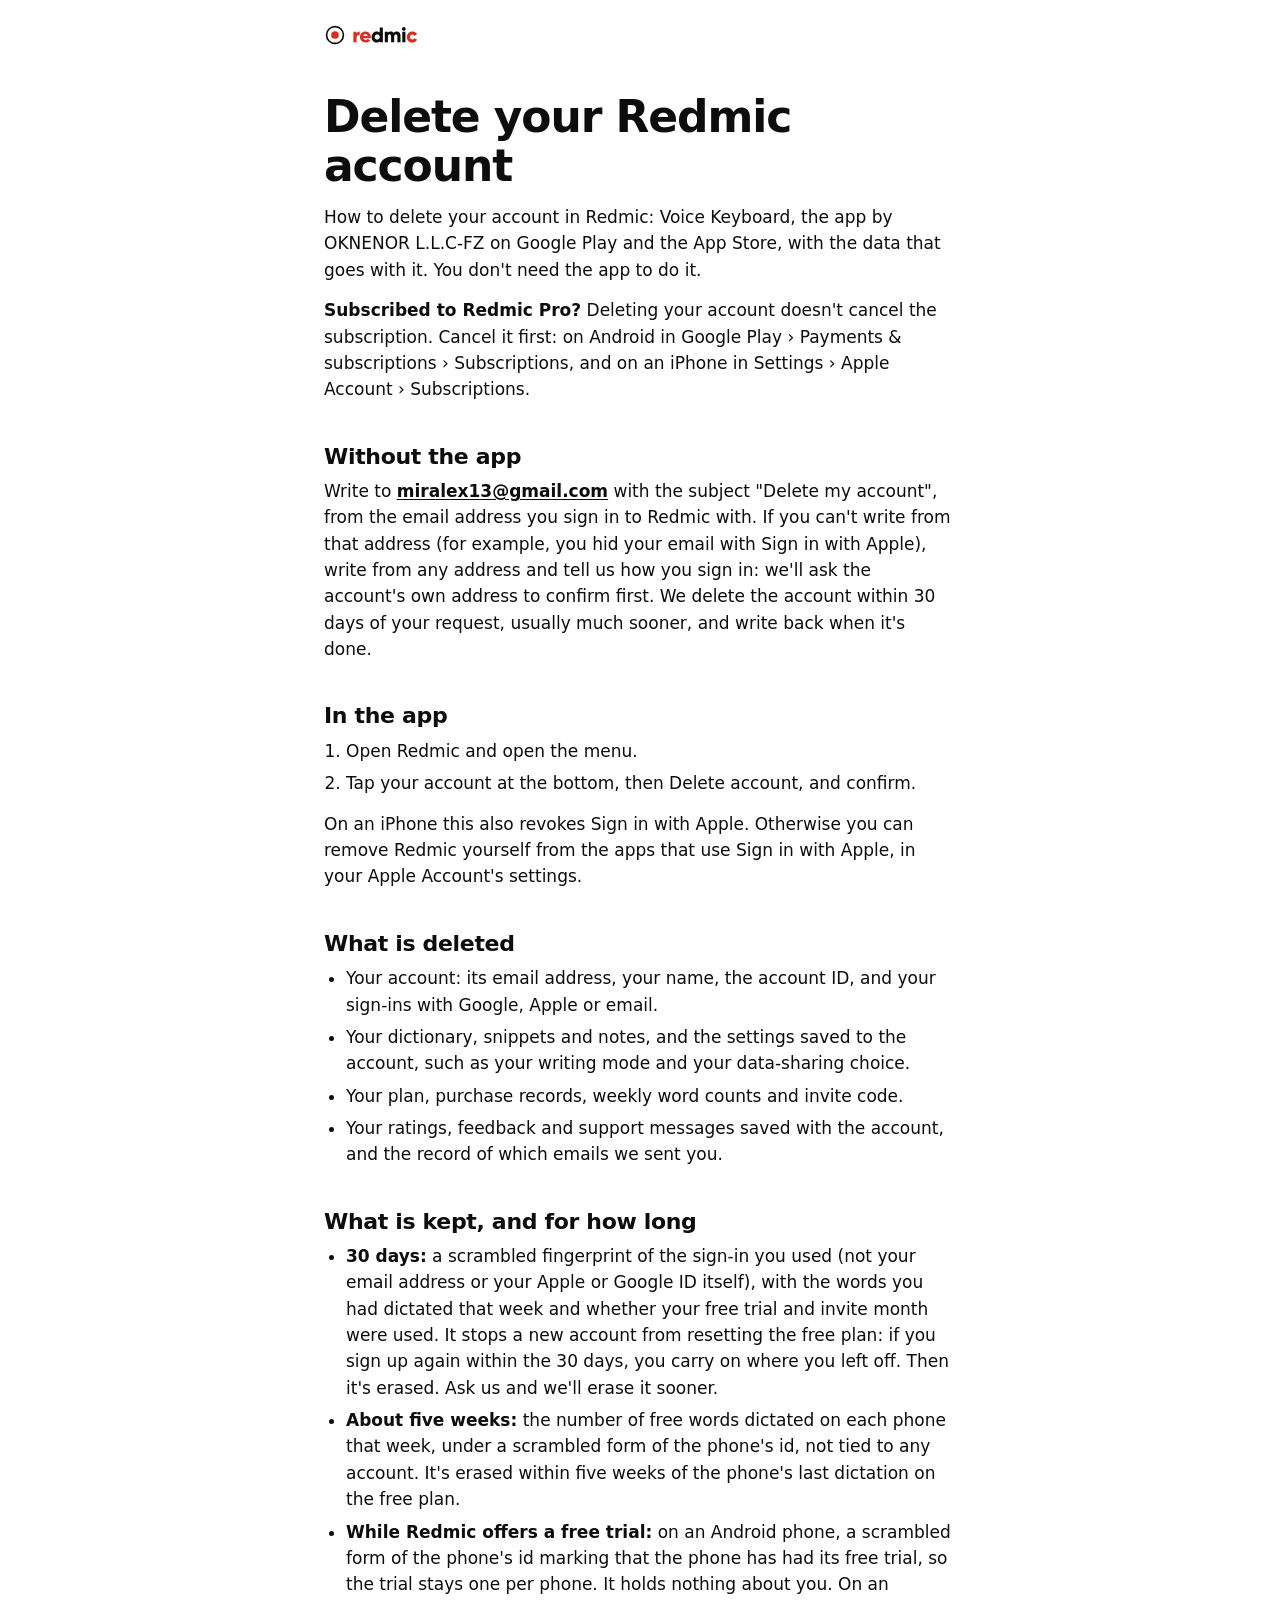
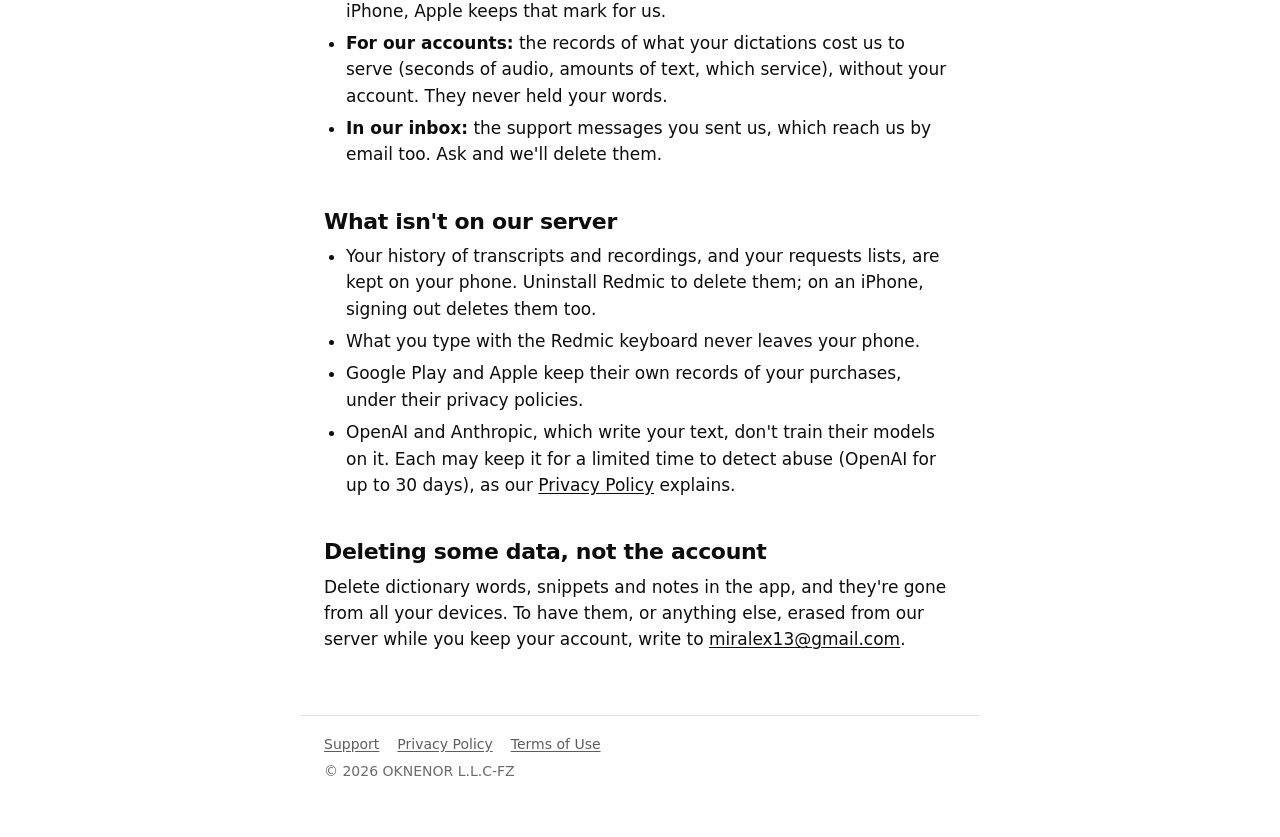
==== delete-account/index.html @ f879589c "Publish the website from e4d8939 (the live site of 26 Nov 2026, moved from AI_dictation's gh-pages)" ====
<!doctype html>
<html lang="en">
<head>
<meta charset="utf-8">
<meta name="viewport" content="width=device-width, initial-scale=1">
<meta name="color-scheme" content="light dark">
<title>Delete your account · Redmic</title>
<meta name="description" content="How to delete your Redmic account and its data, with or without the app.">
<link rel="stylesheet" href="../style.css">
</head>
<body>
<header class="site"><a class="brand" href="../" aria-label="Redmic"><svg class="logo" viewBox="0 0 103.49 24" width="4.3121em" height="1em" aria-hidden="true"><circle cx="12" cy="12" r="9.2" fill="none" stroke="currentColor" stroke-width="1.8"/><circle class="red" cx="12" cy="12" r="4.2"/><path fill="currentColor" fill-rule="evenodd" d="M86.75 3.37C85.97 3.54 85.37 4.09 85.13 4.85L85.07 5.05L85.07 5.41L85.07 5.78L85.16 6.02C85.46 6.89 86.23 7.45 87.11 7.45C88.24 7.45 89.16 6.53 89.16 5.4C89.16 4.65 88.77 3.99 88.1 3.6C88.03 3.56 87.86 3.49 87.73 3.45L87.49 3.37L87.18 3.36C87.01 3.35 86.81 3.36 86.75 3.37ZM60.79 6.7L60.79 9.51L60.56 9.29C60.11 8.88 59.64 8.59 59.09 8.41C58.55 8.23 58.05 8.15 57.41 8.15C56.57 8.16 55.91 8.31 55.16 8.67C53.66 9.41 52.55 10.82 52.12 12.57C51.98 13.18 51.94 13.49 51.94 14.18C51.94 14.88 51.98 15.19 52.12 15.79C52.49 17.29 53.35 18.55 54.58 19.37C55.02 19.66 55.7 19.96 56.24 20.09C56.99 20.26 57.97 20.25 58.75 20.06C59.48 19.87 60.05 19.56 60.59 19.05L60.79 18.85L60.79 19.38L60.79 19.9L62.5 19.9L64.22 19.9L64.22 11.9L64.22 3.89L62.5 3.89L60.79 3.89L60.79 6.7ZM58.85 11.49C59.8 11.74 60.44 12.38 60.7 13.38L60.77 13.62L60.77 14.18L60.77 14.74L60.7 14.99C60.44 15.98 59.81 16.62 58.85 16.88L58.59 16.95L58.09 16.95L57.58 16.95L57.34 16.89C56.59 16.69 56.04 16.27 55.7 15.63C55.41 15.09 55.29 14.36 55.4 13.67C55.57 12.48 56.35 11.66 57.52 11.44C57.65 11.42 57.85 11.41 58.15 11.41L58.59 11.42L58.85 11.49ZM72.17 8.18C71.51 8.27 70.97 8.46 70.52 8.77C70.28 8.92 69.97 9.21 69.83 9.4L69.75 9.51L69.75 8.99L69.75 8.47L68.04 8.47L66.32 8.47L66.32 14.18L66.32 19.9L68.04 19.9L69.75 19.9L69.75 16.53L69.75 13.16L69.79 12.91C69.92 12.08 70.35 11.55 71.03 11.36C71.24 11.3 71.78 11.3 71.99 11.35C72.25 11.41 72.51 11.55 72.68 11.72C72.94 11.99 73.07 12.28 73.14 12.75L73.18 13L73.18 16.45L73.18 19.9L74.9 19.9L76.61 19.9L76.61 16.53L76.61 13.16L76.65 12.91C76.78 12.08 77.21 11.55 77.89 11.36C78.1 11.3 78.64 11.3 78.85 11.35C79.11 11.41 79.37 11.55 79.54 11.72C79.8 11.99 79.93 12.28 80.01 12.75L80.04 13L80.04 16.45L80.04 19.9L81.76 19.9L83.48 19.9L83.47 16.09C83.46 12.1 83.46 12.18 83.34 11.6C83.22 11.01 82.97 10.39 82.65 9.91C82.42 9.56 81.94 9.08 81.59 8.85C81.14 8.55 80.67 8.36 80.11 8.24L79.8 8.18L79.26 8.16C78.85 8.15 78.66 8.16 78.41 8.19C77.34 8.33 76.56 8.73 75.96 9.46C75.88 9.55 75.82 9.62 75.81 9.62C75.8 9.62 75.74 9.56 75.68 9.48C75.41 9.12 74.94 8.72 74.54 8.52C74.33 8.41 73.97 8.29 73.68 8.23C73.48 8.19 73.32 8.17 72.88 8.17C72.58 8.16 72.26 8.17 72.17 8.18ZM85.4 14.18L85.4 19.9L87.11 19.9L88.83 19.9L88.83 14.18L88.83 8.47L87.11 8.47L85.4 8.47L85.4 14.18Z"/><path class="red" fill-rule="evenodd" d="M44.47 8.19C41.99 8.48 40.05 10.12 39.43 12.47C39.14 13.55 39.14 14.77 39.41 15.85C39.96 17.98 41.57 19.51 43.81 20.03C44.71 20.24 45.93 20.27 46.87 20.11C47.82 19.94 48.66 19.59 49.37 19.05C49.81 18.72 50.58 17.89 50.49 17.85C50.47 17.83 49.86 17.48 49.12 17.06L47.79 16.29L47.65 16.42C47.26 16.77 46.72 17.02 46.12 17.11C45.77 17.17 45.03 17.15 44.69 17.07C44.09 16.94 43.69 16.73 43.33 16.36C43.12 16.13 42.86 15.71 42.86 15.58C42.86 15.57 44.6 15.56 46.91 15.56L50.96 15.56L50.99 15.4C51.06 14.95 51.08 14.77 51.08 14.21C51.08 13.58 51.06 13.32 50.96 12.84C50.45 10.27 48.49 8.46 45.94 8.18C45.61 8.14 44.84 8.15 44.47 8.19ZM45.96 11.27C46.4 11.38 46.72 11.55 46.99 11.81C47.28 12.09 47.49 12.42 47.63 12.81L47.69 12.99L45.23 12.99C43.29 12.99 42.78 12.98 42.78 12.96C42.78 12.9 42.95 12.51 43.04 12.34C43.38 11.74 43.99 11.34 44.74 11.22C45.01 11.18 45.73 11.21 45.96 11.27ZM95.63 8.19C92.82 8.55 90.76 10.58 90.4 13.36C90.35 13.73 90.35 14.52 90.39 14.9C90.67 17.5 92.52 19.54 95.07 20.08C95.92 20.26 96.99 20.25 97.84 20.06C99.33 19.71 100.64 18.78 101.43 17.51C101.5 17.4 101.56 17.29 101.56 17.28C101.56 17.27 98.68 15.6 98.6 15.57C98.59 15.56 98.54 15.63 98.49 15.72C98.39 15.91 98.1 16.22 97.88 16.38C97.67 16.54 97.37 16.67 97.07 16.75L96.82 16.82L96.38 16.82L95.93 16.82L95.71 16.76C94.71 16.51 94.03 15.78 93.83 14.75C93.75 14.31 93.79 13.67 93.92 13.24C94.19 12.42 94.84 11.83 95.71 11.6L95.93 11.55L96.38 11.55L96.82 11.55L97.06 11.62C97.74 11.8 98.2 12.15 98.56 12.76L98.58 12.81L99.6 12.22C100.16 11.9 100.83 11.51 101.09 11.36C101.46 11.14 101.56 11.07 101.55 11.04C101.47 10.83 101.01 10.23 100.66 9.88C99.78 9 98.64 8.42 97.36 8.22C97 8.16 96 8.14 95.63 8.19ZM38.5 8.26C37.84 8.33 37.15 8.58 36.65 8.94C36.22 9.23 35.83 9.71 35.64 10.16C35.59 10.28 35.54 10.4 35.53 10.43C35.52 10.46 35.51 10.07 35.5 9.47L35.5 8.47L33.79 8.47L32.07 8.47L32.07 14.18L32.07 19.9L33.79 19.9L35.5 19.9L35.51 17.11L35.52 14.33L35.57 14.09C35.68 13.65 35.81 13.36 36.04 13.06C36.39 12.61 36.97 12.28 37.68 12.14C37.92 12.09 38.72 12.07 38.86 12.11L38.93 12.13L38.93 10.18L38.93 8.23L38.82 8.24C38.76 8.24 38.62 8.25 38.5 8.26Z"/></svg></a></header>
<main>
<h1>Delete your Redmic account</h1>
<p>How to delete your account in Redmic: Voice Keyboard, the app by OKNENOR L.L.C-FZ on Google Play and the App Store, with the data that goes with it. You don't need the app to do it.</p>
<p><strong>Subscribed to Redmic Pro?</strong> Deleting your account doesn't cancel the subscription. Cancel it first: on Android in Google Play › Payments &amp; subscriptions › Subscriptions, and on an iPhone in Settings › Apple Account › Subscriptions.</p>
<h2>Without the app</h2>
<p>Write to <strong><a href="mailto:miralex13@gmail.com">miralex13@gmail.com</a></strong> with the subject &quot;Delete my account&quot;, from the email address you sign in to Redmic with. If you can't write from that address (for example, you hid your email with Sign in with Apple), write from any address and tell us how you sign in: we'll ask the account's own address to confirm first. We delete the account within 30 days of your request, usually much sooner, and write back when it's done.</p>
<h2>In the app</h2>
<ol>
<li>Open Redmic and open the menu.</li>
<li>Tap your account at the bottom, then Delete account, and confirm.</li>
</ol>
<p>On an iPhone this also revokes Sign in with Apple. Otherwise you can remove Redmic yourself from the apps that use Sign in with Apple, in your Apple Account's settings.</p>
<h2>What is deleted</h2>
<ul>
<li>Your account: its email address, your name, the account ID, and your sign-ins with Google, Apple or email.</li>
<li>Your dictionary, snippets and notes, and the settings saved to the account, such as your writing mode and your data-sharing choice.</li>
<li>Your plan, purchase records, weekly word counts and invite code.</li>
<li>Your ratings, feedback and support messages saved with the account, and the record of which emails we sent you.</li>
</ul>
<h2>What is kept, and for how long</h2>
<ul>
<li><strong>30 days:</strong> a scrambled fingerprint of the sign-in you used (not your email address or your Apple or Google ID itself), with the words you had dictated that week and whether your free trial and invite month were used. It stops a new account from resetting the free plan: if you sign up again within the 30 days, you carry on where you left off. Then it's erased. Ask us and we'll erase it sooner.</li>
<li><strong>About five weeks:</strong> the number of free words dictated on each phone that week, under a scrambled form of the phone's id, not tied to any account. It's erased within five weeks of the phone's last dictation on the free plan.</li>
<li><strong>While Redmic offers a free trial:</strong> on an Android phone, a scrambled form of the phone's id marking that the phone has had its free trial, so the trial stays one per phone. It holds nothing about you. On an iPhone, Apple keeps that mark for us.</li>
<li><strong>For our accounts:</strong> the records of what your dictations cost us to serve (seconds of audio, amounts of text, which service), without your account. They never held your words.</li>
<li><strong>In our inbox:</strong> the support messages you sent us, which reach us by email too. Ask and we'll delete them.</li>
</ul>
<h2>What isn't on our server</h2>
<ul>
<li>Your history of transcripts and recordings, and your requests lists, are kept on your phone. Uninstall Redmic to delete them; on an iPhone, signing out deletes them too.</li>
<li>What you type with the Redmic keyboard never leaves your phone.</li>
<li>Google Play and Apple keep their own records of your purchases, under their privacy policies.</li>
<li>OpenAI and Anthropic, which write your text, don't train their models on it. Each may keep it for a limited time to detect abuse (OpenAI for up to 30 days), as our <a href="../privacy/">Privacy Policy</a> explains.</li>
</ul>
<h2>Deleting some data, not the account</h2>
<p>Delete dictionary words, snippets and notes in the app, and they're gone from all your devices. To have them, or anything else, erased from our server while you keep your account, write to <a href="mailto:miralex13@gmail.com">miralex13@gmail.com</a>.</p>
</main>
<footer class="site">
<nav><a href="../support/">Support</a><a href="../privacy/">Privacy Policy</a><a href="../terms/">Terms of Use</a></nav>
<p>© 2026 OKNENOR L.L.C-FZ</p>
</footer>
</body>
</html>
---- style.css ----
/* Redmic's website. The colours are the app's (MurmurBrand's tokens) and the type is the system
   font, as in the app; the logo's letters are Gilroy ExtraBold, drawn as outlines. Red appears only
   in the logo: the mark's dot and the r, e and c of "redmic", which spell REC. */

:root {
  --canvas: #ffffff;
  --fill: #f4f4f4;
  --line: #e5e5e5;
  --ink: #0d0d0d;
  --on-ink: #ffffff;
  --second: #5d5d5d;
  --third: #6b6b6b;
  --live: #d92d20;
}

@media (prefers-color-scheme: dark) {
  :root {
    --canvas: #121212;
    --fill: #2c2c2e;
    --line: #3a3a3c;
    --ink: #ffffff;
    --on-ink: #0d0d0d;
    --second: #c7c7cc;
    --third: #a0a0a6;
    --live: #ff5247;
  }
}

* { box-sizing: border-box; }
[hidden] { display: none !important; }
html { -webkit-text-size-adjust: 100%; }

body {
  margin: 0;
  background: var(--canvas);
  color: var(--ink);
  font: 400 17px/1.55 -apple-system, BlinkMacSystemFont, "Segoe UI", system-ui, Roboto, "Helvetica Neue", Arial, sans-serif;
}

header.site, main, footer.site { max-width: 680px; margin: 0 auto; padding-left: 24px; padding-right: 24px; }
header.site { padding-top: 24px; }
main { padding-bottom: 48px; }

/* The logo: the mark (a dot in a ring) and the name in lowercase, as in the app. It is 1em high. */
.logo { display: block; flex: none; }
.logo .red { fill: var(--live); }
.brand { display: inline-flex; color: var(--ink); text-decoration: none; font-size: 22px; line-height: 1; }

h1 { font-size: clamp(32px, 8vw, 44px); line-height: 1.1; font-weight: 700; letter-spacing: -0.025em; margin: 40px 0 14px; }
h2 { font-size: 22px; line-height: 1.25; font-weight: 700; letter-spacing: -0.015em; margin: 40px 0 8px; }
h3 { font-size: 17px; font-weight: 600; margin: 24px 0 4px; }
p, ul, ol { margin: 0 0 14px; }
ul, ol { padding-left: 22px; }
li { margin: 6px 0; }
a { color: var(--ink); text-underline-offset: 2px; }
strong { font-weight: 600; }
code { font: 15px ui-monospace, SFMono-Regular, Menlo, monospace; background: var(--fill); padding: 1px 6px; border-radius: 6px; }

footer.site { border-top: 1px solid var(--line); padding-top: 18px; padding-bottom: 40px; color: var(--third); font-size: 14px; }
footer.site nav { display: flex; flex-wrap: wrap; gap: 6px 18px; margin-bottom: 6px; }
footer.site a { color: var(--second); }

/* Home */
.lede { font-size: 19px; color: var(--second); }
.note { display: inline-block; border: 1.5px solid var(--ink); border-radius: 999px; padding: 4px 12px; font-weight: 600; font-size: 14px; }
.button.store { display: inline-flex; padding: 8px 28px; margin: 6px 0 4px; }
.features { list-style: none; padding: 0; }
.features li { margin: 0; padding: 14px 0; border-top: 1px solid var(--line); }
.features li:last-child { border-bottom: 1px solid var(--line); }

/* Invite */
.gift { background: var(--ink); color: var(--on-ink); border-radius: 20px; padding: 40px 20px 34px; text-align: center; margin: 22px 0; }
.gift-mark { display: flex; align-items: center; justify-content: center; gap: 12px; margin: 0 0 14px; }
.gift-mark .logo { font-size: 40px; }
.gift-pro { border: 1.5px solid currentColor; border-radius: 999px; padding: 3px 10px; font-weight: 600; font-size: 15px; }
.gift-line { margin: 0; font-size: 15px; font-weight: 600; }
.codebox { display: flex; align-items: center; gap: 12px; background: var(--fill); border-radius: 16px; padding: 10px 10px 10px 16px; margin: 18px 0 12px; }
.codebox-label { color: var(--third); font-size: 14px; }
.codebox-code { flex: 1; font: 600 20px ui-monospace, SFMono-Regular, Menlo, monospace; letter-spacing: 0.08em; }
.codebox-copy { font: inherit; font-size: 15px; font-weight: 600; border: 1.5px solid var(--ink); border-radius: 999px; padding: 8px 16px; background: none; color: var(--ink); cursor: pointer; }
.button { display: flex; align-items: center; justify-content: center; min-height: 56px; border-radius: 999px; padding: 8px 20px; margin: 10px 0; font-weight: 600; text-decoration: none; background: var(--ink); color: var(--on-ink); }
.button.secondary { background: none; color: var(--ink); border: 1.5px solid var(--ink); }
.fineprint { color: var(--third); font-size: 14px; }

/* The pages the lifecycle emails link to: open, unsubscribe, score. */
button.button { width: 100%; font: inherit; font-weight: 600; border: 0; cursor: pointer; }
button.button.secondary { border: 1.5px solid var(--ink); }
button.button[disabled] { opacity: 0.5; cursor: default; }
.scale { display: grid; grid-template-columns: repeat(10, 1fr); gap: 6px; margin: 18px 0 8px; }
.scale button { min-height: 44px; padding: 0; border: 0; border-radius: 10px; background: var(--fill); color: var(--ink); font: inherit; font-weight: 600; cursor: pointer; }
.scale button[aria-pressed="true"] { background: var(--ink); color: var(--on-ink); }
.scale-ends { display: flex; justify-content: space-between; margin: 0 0 24px; color: var(--third); font-size: 14px; }
label { display: block; margin: 0 0 8px; font-weight: 600; }
textarea { width: 100%; padding: 12px 14px; border: 0; border-radius: 14px; background: var(--fill); color: var(--ink); font: inherit; resize: vertical; }
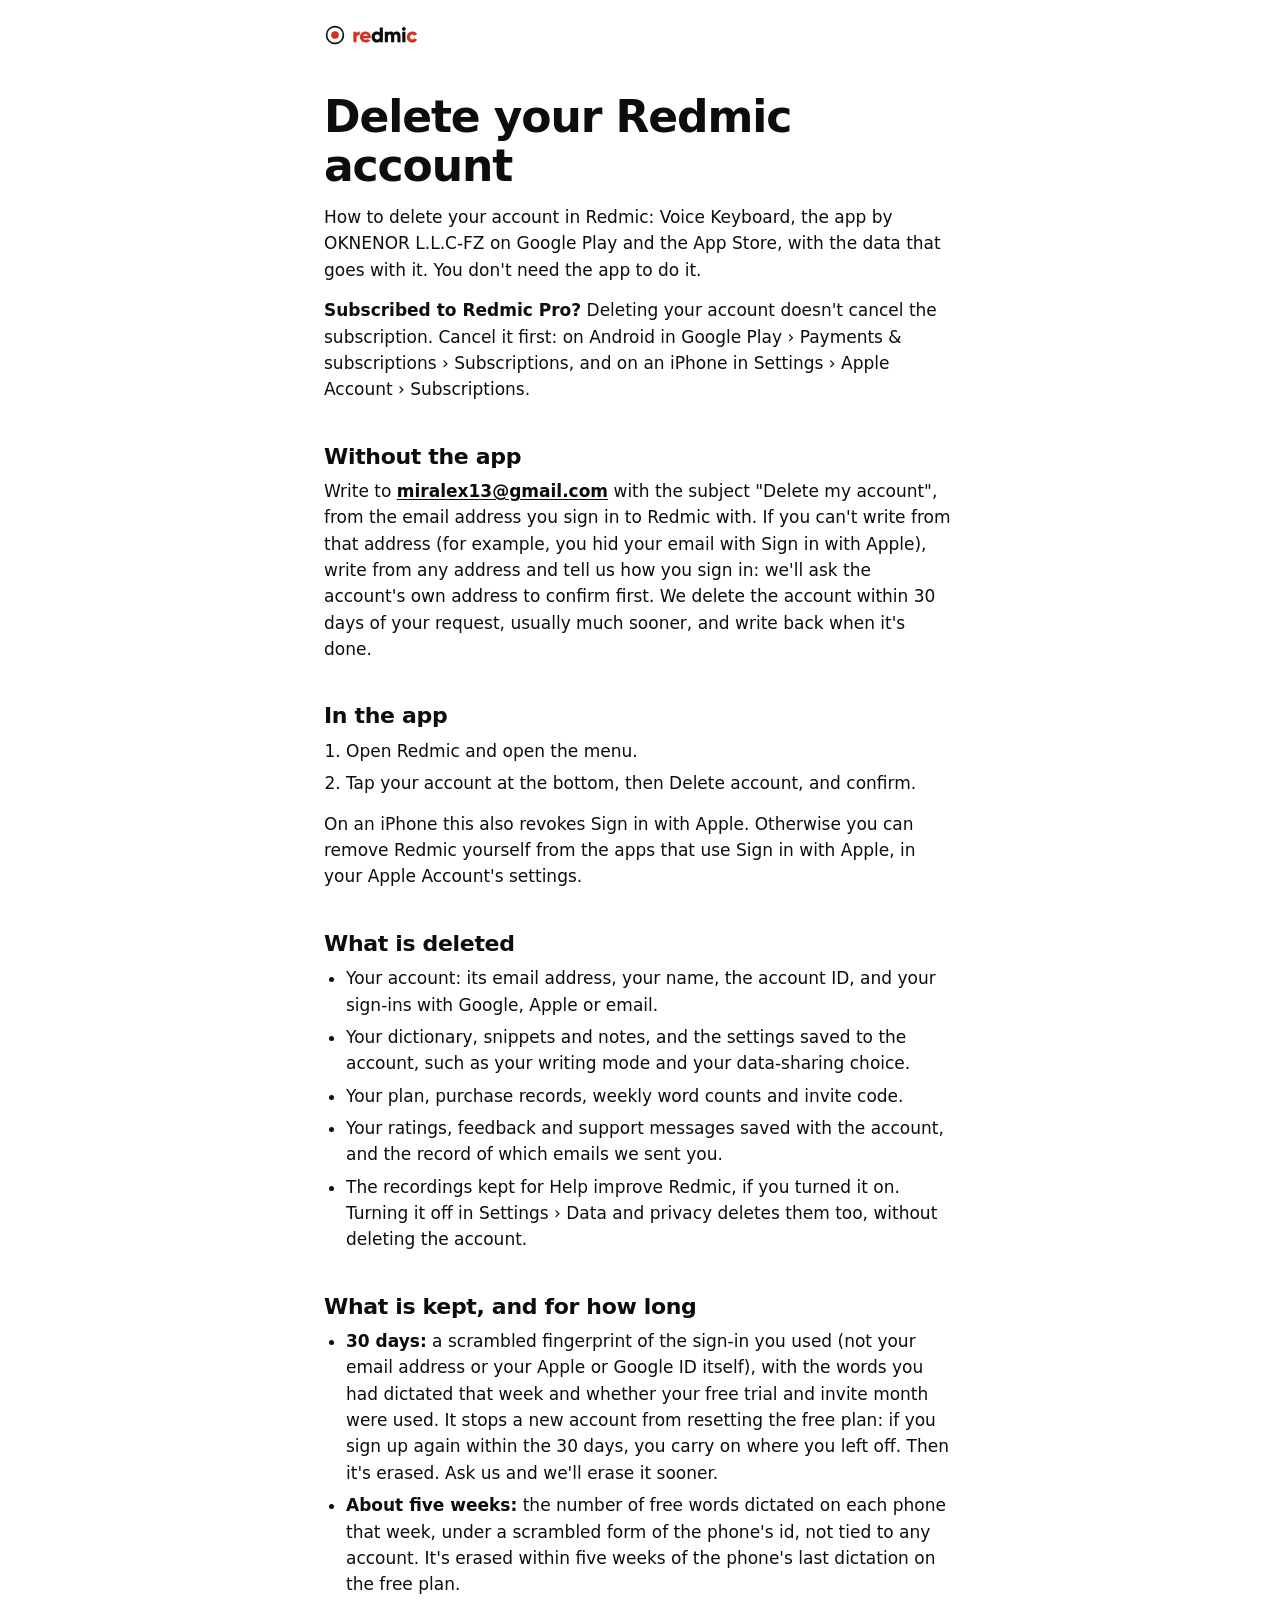
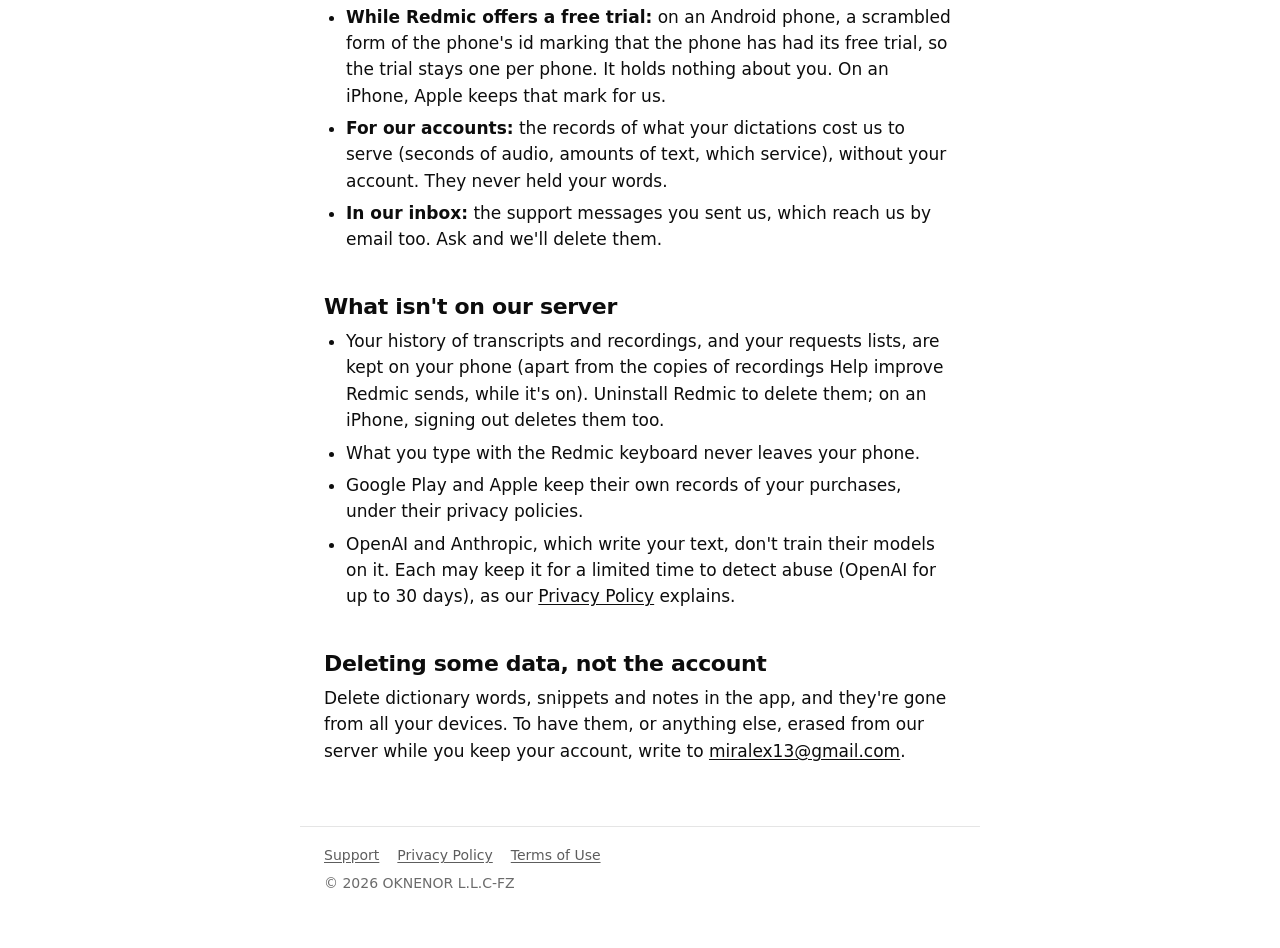
==== commit fa7d210d: "Publish the website from f3015dd" ====
--- a/delete-account/index.html
+++ b/delete-account/index.html
@@ -28,6 +28,7 @@
 <li>Your dictionary, snippets and notes, and the settings saved to the account, such as your writing mode and your data-sharing choice.</li>
 <li>Your plan, purchase records, weekly word counts and invite code.</li>
 <li>Your ratings, feedback and support messages saved with the account, and the record of which emails we sent you.</li>
+<li>The recordings kept for Help improve Redmic, if you turned it on. Turning it off in Settings › Data and privacy deletes them too, without deleting the account.</li>
 </ul>
 <h2>What is kept, and for how long</h2>
 <ul>
@@ -39,7 +40,7 @@
 </ul>
 <h2>What isn't on our server</h2>
 <ul>
-<li>Your history of transcripts and recordings, and your requests lists, are kept on your phone. Uninstall Redmic to delete them; on an iPhone, signing out deletes them too.</li>
+<li>Your history of transcripts and recordings, and your requests lists, are kept on your phone (apart from the copies of recordings Help improve Redmic sends, while it's on). Uninstall Redmic to delete them; on an iPhone, signing out deletes them too.</li>
 <li>What you type with the Redmic keyboard never leaves your phone.</li>
 <li>Google Play and Apple keep their own records of your purchases, under their privacy policies.</li>
 <li>OpenAI and Anthropic, which write your text, don't train their models on it. Each may keep it for a limited time to detect abuse (OpenAI for up to 30 days), as our <a href="../privacy/">Privacy Policy</a> explains.</li>
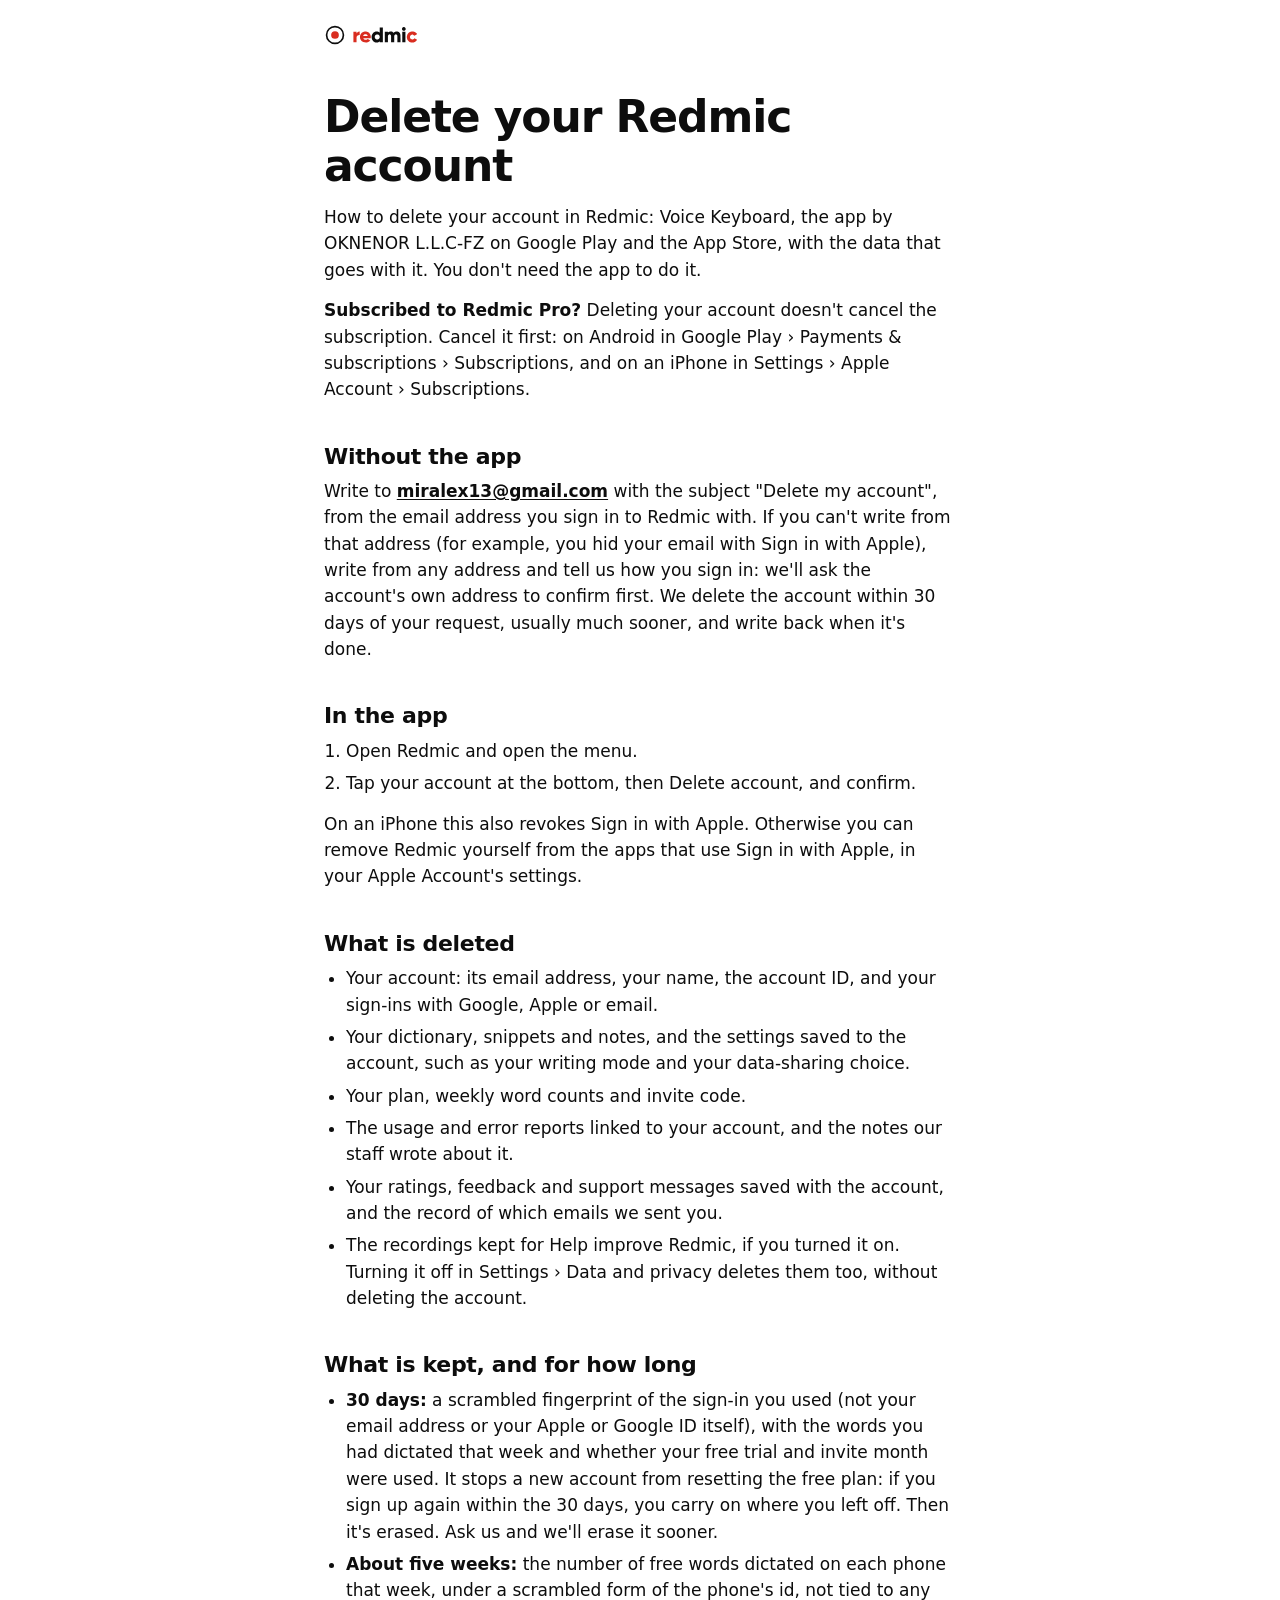
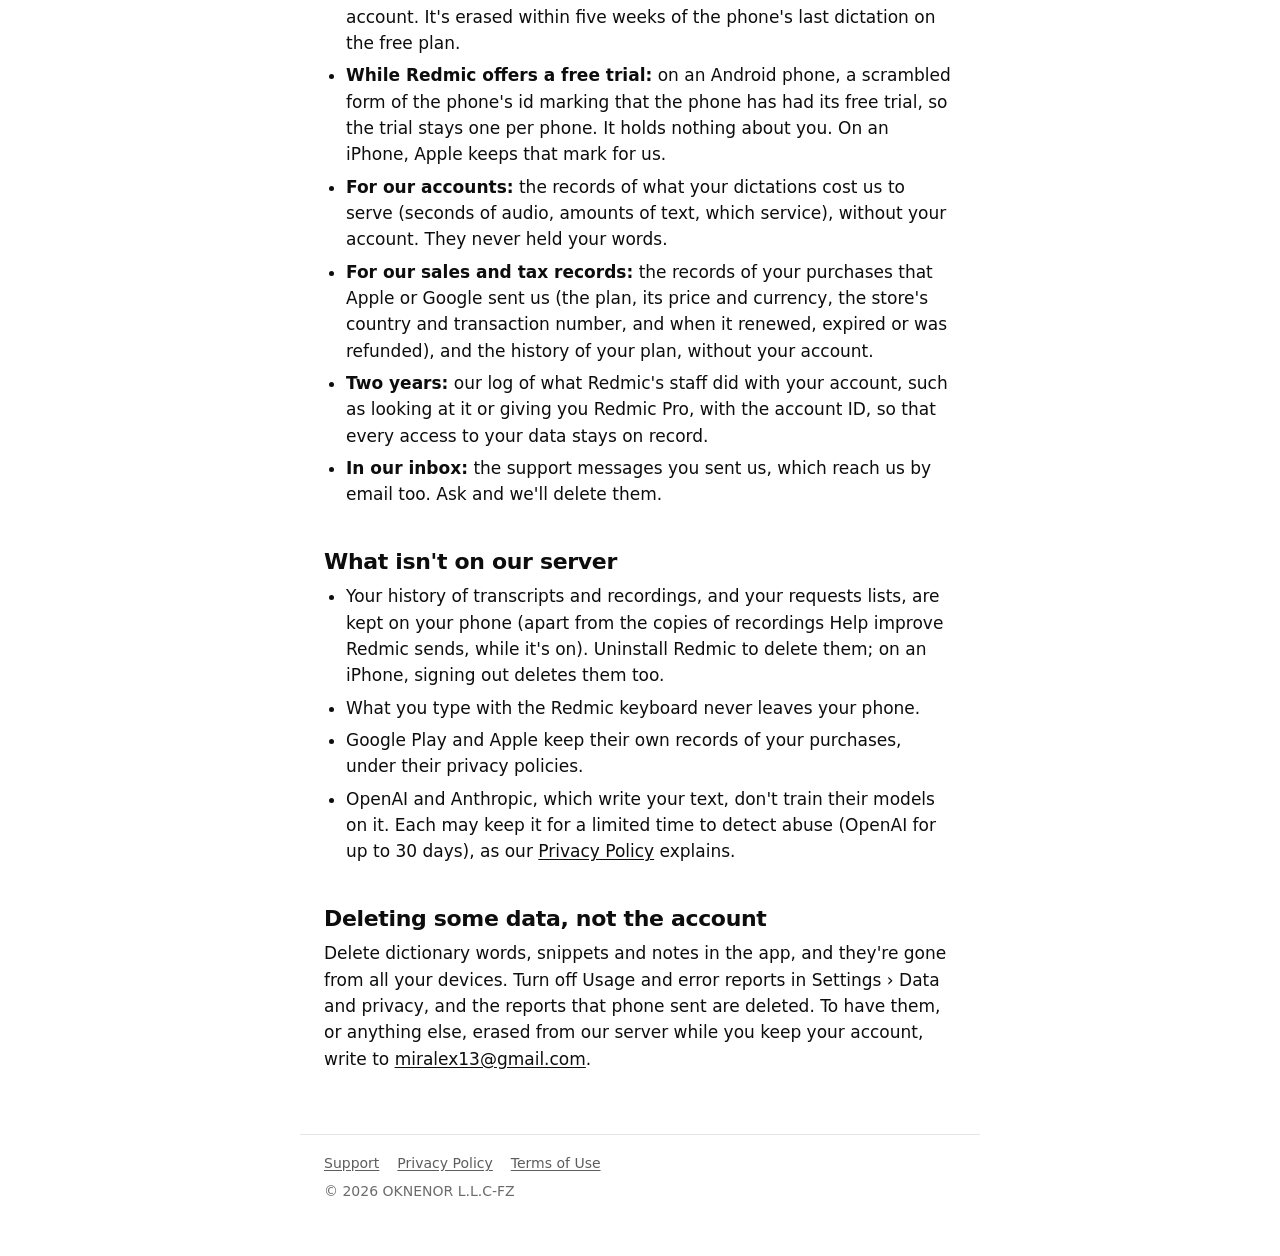
==== commit 11b0f188: "Publish the website from b95bb22" ====
--- a/delete-account/index.html
+++ b/delete-account/index.html
@@ -26,7 +26,8 @@
 <ul>
 <li>Your account: its email address, your name, the account ID, and your sign-ins with Google, Apple or email.</li>
 <li>Your dictionary, snippets and notes, and the settings saved to the account, such as your writing mode and your data-sharing choice.</li>
-<li>Your plan, purchase records, weekly word counts and invite code.</li>
+<li>Your plan, weekly word counts and invite code.</li>
+<li>The usage and error reports linked to your account, and the notes our staff wrote about it.</li>
 <li>Your ratings, feedback and support messages saved with the account, and the record of which emails we sent you.</li>
 <li>The recordings kept for Help improve Redmic, if you turned it on. Turning it off in Settings › Data and privacy deletes them too, without deleting the account.</li>
 </ul>
@@ -36,6 +37,8 @@
 <li><strong>About five weeks:</strong> the number of free words dictated on each phone that week, under a scrambled form of the phone's id, not tied to any account. It's erased within five weeks of the phone's last dictation on the free plan.</li>
 <li><strong>While Redmic offers a free trial:</strong> on an Android phone, a scrambled form of the phone's id marking that the phone has had its free trial, so the trial stays one per phone. It holds nothing about you. On an iPhone, Apple keeps that mark for us.</li>
 <li><strong>For our accounts:</strong> the records of what your dictations cost us to serve (seconds of audio, amounts of text, which service), without your account. They never held your words.</li>
+<li><strong>For our sales and tax records:</strong> the records of your purchases that Apple or Google sent us (the plan, its price and currency, the store's country and transaction number, and when it renewed, expired or was refunded), and the history of your plan, without your account.</li>
+<li><strong>Two years:</strong> our log of what Redmic's staff did with your account, such as looking at it or giving you Redmic Pro, with the account ID, so that every access to your data stays on record.</li>
 <li><strong>In our inbox:</strong> the support messages you sent us, which reach us by email too. Ask and we'll delete them.</li>
 </ul>
 <h2>What isn't on our server</h2>
@@ -46,7 +49,7 @@
 <li>OpenAI and Anthropic, which write your text, don't train their models on it. Each may keep it for a limited time to detect abuse (OpenAI for up to 30 days), as our <a href="../privacy/">Privacy Policy</a> explains.</li>
 </ul>
 <h2>Deleting some data, not the account</h2>
-<p>Delete dictionary words, snippets and notes in the app, and they're gone from all your devices. To have them, or anything else, erased from our server while you keep your account, write to <a href="mailto:miralex13@gmail.com">miralex13@gmail.com</a>.</p>
+<p>Delete dictionary words, snippets and notes in the app, and they're gone from all your devices. Turn off Usage and error reports in Settings › Data and privacy, and the reports that phone sent are deleted. To have them, or anything else, erased from our server while you keep your account, write to <a href="mailto:miralex13@gmail.com">miralex13@gmail.com</a>.</p>
 </main>
 <footer class="site">
 <nav><a href="../support/">Support</a><a href="../privacy/">Privacy Policy</a><a href="../terms/">Terms of Use</a></nav>
